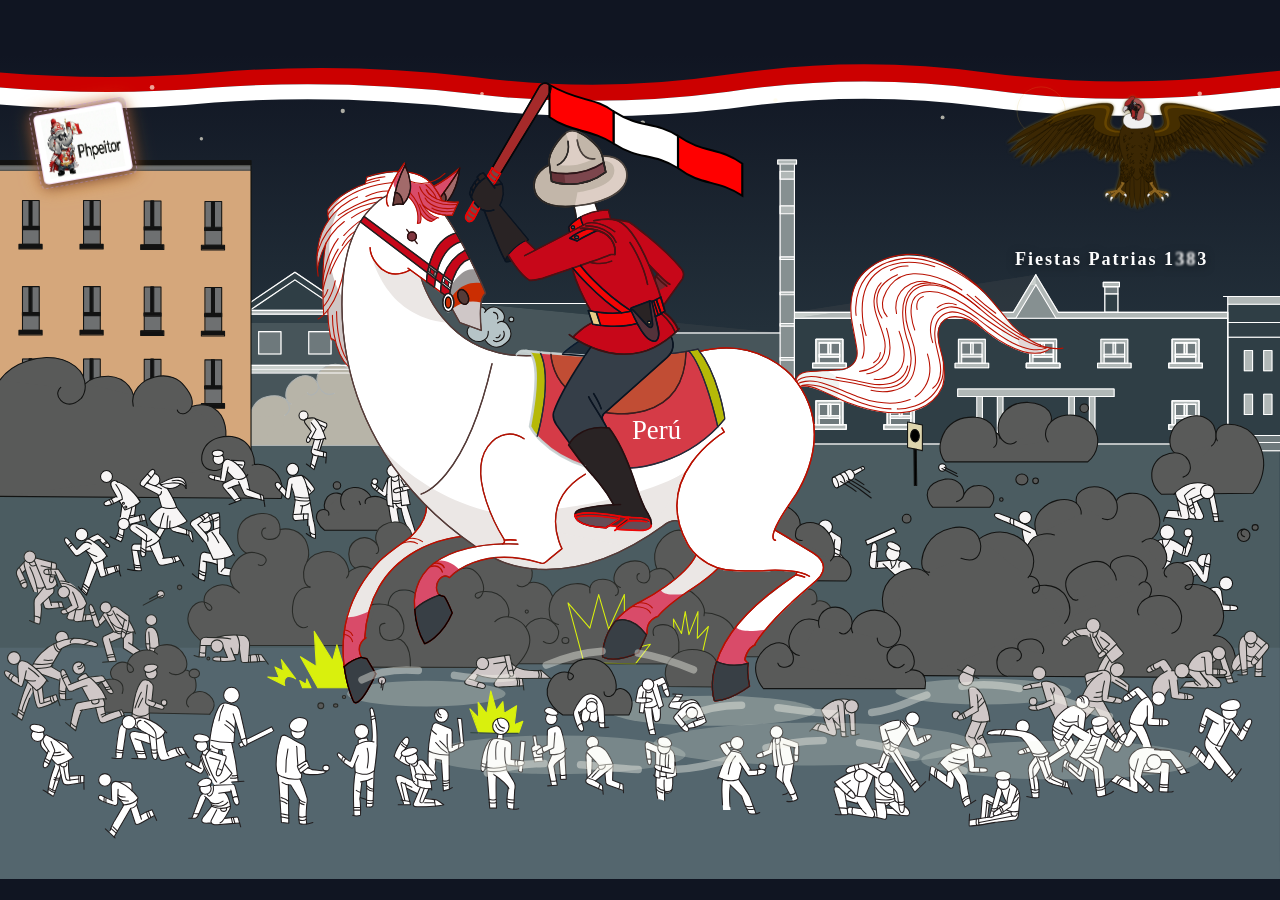
==== index.html @ 4534565a "feat sonido mp3 himno v2" ====
<!DOCTYPE html>
<html lang="es">
<head>
	<meta charSet="utf-8" />
	<meta name="viewport" content="width=device-width,minimum-scale=1,initial-scale=1" />
	<meta name="description" content="Fiestas Patrias Perú — Celebración de la Independencia." />
	<meta property="og:title" content="Fiestas Patrias Perú" />
	<meta property="og:description" content="Celebración de la Independencia del Perú" />
	<meta property="og:type" content="website" />
	<meta property="og:image" content="./resources/logo.png?v1.66" />
	<link href="./css/style.css?v1.66" rel="stylesheet" type="text/css" />
	<link rel="icon" href="data:image/svg+xml,<svg xmlns='http://www.w3.org/2000/svg' viewBox='0 0 100 100'><text y='.9em' font-size='75'>🎌</text></svg>" />
	<link rel="manifest" href="./manifest.json?v1.66" />
	<meta name="theme-color" content="#D91023" />
	<title>Fiestas Patrias Perú</title>
</head>
<body>
	<div class="logo" role="button" tabindex="0" aria-label="Abrir logo en pantalla completa">
	  <div class="box">
		<img src="./resources/logo.png" alt="Logo Fiestas Patrias Perú" width="456" height="60" />
	  </div>
	</div>

	<div id="fusion-app" aria-label="Escena interactiva de Fiestas Patrias" role="img">
		<div class="loading-indicator" aria-live="polite">Cargando...</div>
	</div>
	<script src="./js/script.js?v1.66"></script>
</body>
</html>
---- css/style.css ----
* {
	box-sizing: border-box;
}

html, body {
  overflow-x: hidden;
  min-height: 100%;
}

body {
  margin: 0;
  padding: 0;
  overflow-x: hidden; 
  overflow-y: auto;   
  background: #101522;
}

#patriotic-title {
	font-size: 17px;
	font-family: 'Cinzel', 'Trajan Pro', Georgia, serif;
	font-weight: 700;
	letter-spacing: 1.8px;
	fill: rgb(252, 252, 252);
	filter: drop-shadow(0 2px 4px rgba(0, 0, 0, 0.55));
}

.slot-digit {
	transition: filter 0.35s ease-out, opacity 0.35s ease-out;
	display: inline-block;
}
		
#main-art .cls-1 {
	fill: #4b5c61
}

#main-art .cls-2 {
	fill: #54666e
}

#main-art .cls-3 {
	fill: #404f55
}

#main-art #back-building .cls-4,
#main-art #back-building .cls-5,
#main-art #back-building .cls-8,
#main-art #back-building .cls-11,
#main-art #back-building .cls-14,
#main-art #back-building .cls-18 {
  fill: #253841;
}

#main-art #back-building .cls-6,
#main-art #back-building .cls-9,
#main-art #back-building .cls-12,
#main-art #back-building .cls-16 {
  fill: #748186;
}

#main-art #back-building .cls-7,
#main-art #back-building .cls-10,
#main-art #back-building .cls-13,
#main-art #back-building .cls-15,
#main-art #back-building .cls-17,
#main-art #back-building .cls-19 {
  fill: #c8d1d0;
}

#main-art #back-building .cls-20 {
  stroke: #d7dddd;
}

#main-art #back-building .back-cloud {
  fill: #595a59;
}

#main-art .cls-106,
#main-art .cls-107,
#main-art .cls-108,
#main-art .cls-109,
#main-art .cls-110,
#main-art .cls-111,
#main-art .cls-112,
#main-art .cls-113,
#main-art .cls-114,
#main-art .cls-115,
#main-art .cls-116,
#main-art .cls-117,
#main-art .cls-118,
#main-art .cls-119,
#main-art .cls-120,
#main-art .cls-121,
#main-art .cls-122,
#main-art .cls-123,
#main-art .cls-125,
#main-art .cls-126,
#main-art .cls-127,
#main-art .cls-128,
#main-art .cls-129,
#main-art .cls-130,
#main-art .cls-131,
#main-art .cls-133,
#main-art .cls-134,
#main-art .cls-135,
#main-art .cls-136,
#main-art .cls-137,
#main-art .cls-138,
#main-art .cls-139,
#main-art .cls-140,
#main-art .cls-141,
#main-art .cls-142,
#main-art .cls-143,
#main-art .cls-144,
#main-art .cls-20,
#main-art .cls-26,
#main-art .cls-30,
#main-art .cls-31,
#main-art .cls-38,
#main-art .cls-40,
#main-art .cls-48,
#main-art .cls-49,
#main-art .cls-52,
#main-art .cls-54,
#main-art .cls-56,
#main-art .cls-58,
#main-art .cls-60,
#main-art .cls-62,
#main-art .cls-63,
#main-art .cls-66,
#main-art .cls-67,
#main-art .cls-69 {
	fill: none
}

#main-art .cls-20 {
	stroke: #3f413e
}

#main-art .cls-106,
#main-art .cls-107,
#main-art .cls-108,
#main-art .cls-109,
#main-art .cls-110,
#main-art .cls-111,
#main-art .cls-112,
#main-art .cls-113,
#main-art .cls-114,
#main-art .cls-115,
#main-art .cls-116,
#main-art .cls-117,
#main-art .cls-118,
#main-art .cls-119,
#main-art .cls-120,
#main-art .cls-121,
#main-art .cls-122,
#main-art .cls-123,
#main-art .cls-124,
#main-art .cls-125,
#main-art .cls-126,
#main-art .cls-127,
#main-art .cls-128,
#main-art .cls-129,
#main-art .cls-130,
#main-art .cls-131,
#main-art .cls-133,
#main-art .cls-134,
#main-art .cls-135,
#main-art .cls-136,
#main-art .cls-137,
#main-art .cls-138,
#main-art .cls-139,
#main-art .cls-140,
#main-art .cls-141,
#main-art .cls-142,
#main-art .cls-143,
#main-art .cls-144,
#main-art .cls-20,
#main-art .cls-26,
#main-art .cls-30,
#main-art .cls-31,
#main-art .cls-38,
#main-art .cls-40,
#main-art .cls-42,
#main-art .cls-48,
#main-art .cls-49,
#main-art .cls-52,
#main-art .cls-55,
#main-art .cls-56,
#main-art .cls-58,
#main-art .cls-60,
#main-art .cls-62,
#main-art .cls-63,
#main-art .cls-65,
#main-art .cls-66,
#main-art .cls-67 {
	stroke-linecap: round;
	stroke-linejoin: round
}

#main-art .cls-21 {
	fill: #d0cbbd
}

#main-art .cls-22 {
	opacity: 0.2;
  fill: #d0cbbd;
  stroke: #d0cbbd
}

#main-art .cls-124,
#main-art .cls-64,
#main-art .cls-65 {
	fill: #fff
}

#main-art .cls-26 {
	stroke: #fff
}

#main-art .cls-132,
#main-art .cls-41,
#main-art .cls-53,
#main-art .cls-54,
#main-art .cls-59,
#main-art .cls-61,
#main-art .cls-69,
#main-art .cls-75 {
	stroke-miterlimit: 10
}

#main-art .cls-25 {
	opacity: 1
}

#main-art .cls-27 {
	fill: #ded5ae
}

#main-art .cls-28 {
	fill: #f5bb84
}

#main-art .cls-29 {
	fill: #747678
}

#main-art .cls-30 {
	stroke: #4e504c
}

#main-art .cls-31 {
	stroke: #121312
}

#main-art .cls-32 {
	opacity: 0.2
}

#main-art .cls-33 {
	fill: #595a59
}

#main-art .cls-34 {
	fill: #595a59
}

#main-art .cls-35 {
	fill: #595a59
}

#main-art .cls-36 {
	fill: #595a59
}

#main-art .cls-37 {
	fill: #595a59
}

#main-art .cls-38 {
	stroke: #121312;
  fill: #595a59
}

#main-art .cls-24 {
  stroke: #121312;
  fill: #595a59;
}

#main-art .cls-39,
#main-art .cls-41,
#main-art .cls-42 {
	fill: #f7f5f5
}

#main-art .cls-40,
#main-art .cls-41,
#main-art .cls-42 {
	stroke: #141414
}

#main-art .cls-43 {
	fill: #595a59
}

#main-art .cls-44 {
	fill: #595a59
}

#main-art .cls-45 {
	fill: #595a59
}

#main-art .cls-46 {
	fill: #595a59
}

#main-art .cls-47 {
	fill: #595a59
}

#main-art .cls-48 {
	stroke: #d9f00d
}

#main-art .cls-49 {
	stroke: #292b28
}

#main-art .cls-50 {
	fill: #d9f00d
}

#main-art .cls-51,
#main-art .cls-53,
#main-art .cls-55 {
	fill: #cfc7c7
}

#main-art .cls-52,
#main-art .cls-53,
#main-art .cls-54,
#main-art .cls-55 {
	stroke: #282b28
}

#main-art .cls-56 {
	stroke: #364b47
}

#main-art .cls-57,
#main-art .cls-61 {
	fill: #cec6c7
}

#main-art .cls-124,
#main-art .cls-125,
#main-art .cls-135,
#main-art .cls-58,
#main-art .cls-65 {
	stroke: #231f20
}

#main-art .cls-59 {
	fill: #585b59
}

#main-art .cls-59,
#main-art .cls-60 {
	stroke: #1c1c1c
}

#main-art .cls-61,
#main-art .cls-62 {
	stroke: #141414
}

#main-art .cls-63 {
	stroke: #575955
}

#main-art .cls-113,
#main-art .cls-131,
#main-art .cls-66 {
	stroke: #0a1421
}

#main-art .cls-125,
#main-art .cls-126,
#main-art .cls-128,
#main-art .cls-129,
#main-art .cls-138,
#main-art .cls-139,
#main-art .cls-141,
#main-art .cls-142,
#main-art .cls-143,
#main-art .cls-66,
#main-art .cls-67 {
	stroke-width: 1.5px
}

#main-art .cls-119,
#main-art .cls-67 {
	stroke: #0b1c30
}

#main-art .cls-132,
#main-art .cls-68 {
	fill: #cb2e02
}

#main-art .cls-106,
#main-art .cls-127,
#main-art .cls-69 {
	stroke: #543b38
}

#main-art .cls-70 {
	fill: #f0f4f2
}

#main-art .cls-71 {
	fill: #ebe7e5
}

#main-art .cls-72 {
	fill: #ddcec5
}

#main-art .cls-73 {
	fill: #d53b47
}

#main-art .cls-74 {
	fill: #c2b6a9
}

#main-art .cls-75,
#main-art .cls-76 {
	fill: #c70719
}

#main-art .cls-138,
#main-art .cls-75 {
	stroke: #3b1314
}

#main-art .cls-77 {
	fill: #73282f
}

#main-art .cls-78 {
	fill: #f20505
}

#main-art .cls-79 {
	fill: #595a59
}

#main-art .cls-80 {
	fill: #292324
}

#main-art .cls-81 {
	fill: #495362
}

#main-art .cls-82 {
	fill: #744745
}

#main-art .cls-83 {
	fill: #212e3a
}

#main-art .cls-84 {
	fill: #353e48
}

#main-art .cls-85 {
	fill: #ebce86
}

#main-art .cls-86 {
	fill: #292324
}

#main-art .cls-87 {
	fill: #54323a
}

#main-art .cls-88 {
	fill: #664c56
}

#main-art .cls-89 {
	fill: #4f2f35
}

#main-art .cls-90 {
	fill: #c14d34
}

#main-art .cls-91 {
	fill: #7c464d
}

#main-art .cls-92 {
	fill: #b6b907
}

#main-art .cls-93 {
	fill: #393d51
}

#main-art .cls-94 {
	fill: #999696
}

#main-art .cls-95 {
	fill: #553b38
}

#main-art .cls-96 {
	fill: #80363f
}

#main-art .cls-97 {
	fill: #a26a6a
}

#main-art .cls-98 {
	fill: #6f3f3d
}

#main-art .cls-99 {
	fill: #c70719
}

#main-art .cls-100 {
	fill: #d94b69
}

#main-art .cls-101 {
	fill: #cfc7c6
}

#main-art .cls-102 {
	fill: #383f45
}

#main-art .cls-103 {
	fill: #e2d7d7
}

#main-art .cls-104 {
	fill: #673339
}

#main-art .cls-105 {
	fill: #11181f
}

#main-art .cls-107,
#main-art .cls-128 {
	stroke: #050709
}

#main-art .cls-108,
#main-art .cls-129,
#main-art .cls-140 {
	stroke: #ed0505
}

#main-art .cls-109,
#main-art .cls-116 {
	stroke: #b81000
}

#main-art .cls-110 {
	stroke: #b81000
}

#main-art .cls-111 {
	stroke: #161211
}

#main-art .cls-112,
#main-art .cls-126,
#main-art .cls-130 {
	stroke: #4d1114
}

#main-art .cls-114,
#main-art .cls-133 {
	stroke: #210f0f
}

#main-art .cls-115,
#main-art .cls-134 {
	stroke: #2e1010
}

#main-art .cls-116,
#main-art .cls-124,
#main-art .cls-127,
#main-art .cls-130,
#main-art .cls-131,
#main-art .cls-132,
#main-art .cls-133,
#main-art .cls-134,
#main-art .cls-135,
#main-art .cls-136,
#main-art .cls-137,
#main-art .cls-140,
#main-art .cls-144 {
	stroke-width: 1.25px
}

#main-art .cls-117,
#main-art .cls-136 {
	stroke: #272939
}

#main-art .cls-118,
#main-art .cls-137 {
	stroke: #3b1c1e
}

#main-art .cls-120,
#main-art .cls-141 {
	stroke: #49413c
}

#main-art .cls-121,
#main-art .cls-142 {
	stroke: #2d1619
}

#main-art .cls-122,
#main-art .cls-143 {
	stroke: #292624
}

#main-art .cls-123,
#main-art .cls-132,
#main-art .cls-144 {
	stroke: #000
}

#main-art .cls-139 {
	stroke: #221011
}

#fusion-app {
  max-width: 100%;
  width: 100%;
  min-height: 100dvh;
  padding: 0; 
  box-sizing: border-box;
  display: flex;
  justify-content: center;
  align-items: flex-start;
  overflow-x: hidden;
}

.loading-indicator {
  position: fixed;
  top: 50%;
  left: 50%;
  transform: translate(-50%, -50%);
  color: #fffbe6;
  font-family: 'Cinzel', 'Trajan Pro', Georgia, serif;
  font-size: 16px;
  letter-spacing: 2px;
  opacity: 0.7;
  z-index: 1000;
  pointer-events: none;
  animation: loadingPulse 1.2s ease-in-out infinite alternate;
}

#fusion-app.loaded .loading-indicator {
  opacity: 0;
  transition: opacity 0.4s ease;
  pointer-events: none;
}

@keyframes loadingPulse {
  from { opacity: 0.35; }
  to { opacity: 0.9; }
}

.l-ghost,
.l-interactive,
.gi,
.gi-header,
.gi-art__top {
  width: 100%;
}

#main-art {
  display: block;
  width: 100%;
  min-height: 100dvh;
  max-height: 100dvh;
  background: #101522;
}

.sky-fill {
  fill: url(#patriotic-sky);
}

.sky-star {
  fill: #fffbe6;
  opacity: 0.65;
  animation: starTwinkle 2.8s ease-in-out infinite alternate;
}

.sky-star--two {
  animation-delay: 0.3s;
}

.sky-star--three {
  animation-delay: 0.6s;
}

.sky-star--four {
  animation-delay: 1s;
}

.sky-star--five {
  animation-delay: 1.3s;
}

.sky-star--six {
  animation-delay: 0.5s;
}

.sky-star--seven {
  animation-delay: 0.9s;
}

.sky-star--eight {
  animation-delay: 1.6s;
}

.sky-star--nine {
  animation-delay: 1.9s;
}

.sky-star--ten {
  animation-delay: 2.2s;
}

.sky-star--eleven {
  animation-delay: 0.15s;
}

.sky-star--twelve {
  animation-delay: 2.5s;
}

.star-glow {
  fill: url(#star-glow);
  opacity: 0;
  animation: glowPulse 3s ease-in-out infinite alternate;
  pointer-events: none;
}

@keyframes glowPulse {
  from { opacity: 0.08; transform: scale(0.85); }
  to { opacity: 0.35; transform: scale(1.15); }
}

.sparkle {
  opacity: 0;
  transform-box: fill-box;
  transform-origin: center;
  animation: sparkleFloat 4s ease-in-out infinite;
}

.sparkle--two {
  animation-delay: 2s;
}

.sparkle-dot {
  fill: #ffeb99;
}

@keyframes sparkleFloat {
  0% { opacity: 0; transform: translateY(0) scale(0.3); }
  15% { opacity: 0.9; transform: translateY(-4px) scale(1.1); }
  30% { opacity: 0.6; transform: translateY(-8px) scale(0.9); }
  50% { opacity: 0; transform: translateY(-14px) scale(0.4); }
  100% { opacity: 0; transform: translateY(-20px) scale(0.2); }
}

.firework {
  opacity: 0;
  transform-box: fill-box;
  transform-origin: center;
  animation: fireworkPop 4.6s ease-out infinite;
}

.firework--two {
  animation-delay: 1.05s;
}

.firework--three {
  animation-delay: 2.1s;
}

.firework--four {
  animation-delay: 3.15s;
}

.firework line {
  stroke: #fff7d6;
  stroke-width: 3.8;
  stroke-linecap: round;
}

.firework .firework-core {
  fill: #ff2c22;
}

.firework-alt {
  opacity: 0;
  transform-box: fill-box;
  transform-origin: center;
  animation: fireworkPopAlt 5.2s ease-out infinite;
}

.firework-alt--two {
  animation-delay: 1.3s;
}

.firework-alt--three {
  animation-delay: 2.6s;
}

.firework-alt--four {
  animation-delay: 3.9s;
}

.firework-alt--five {
  animation-delay: 0.65s;
}

.firework-alt line {
  stroke: #f7e05e;
  stroke-width: 4;
  stroke-linecap: round;
}

.firework-alt--two line {
  stroke: #ff4545;
}

.firework-alt--three line {
  stroke: #ffffff;
}

.firework-alt--four line {
  stroke: #ffd700;
}

.firework-alt--five line {
  stroke: #ff6b35;
}

.firework-core--gold {
  fill: #ffd700;
}

.firework-core--red {
  fill: #ff2020;
}

.firework-core--white {
  fill: #ffffff;
}

@keyframes fireworkPopAlt {
  0% { opacity: 0; transform: scale(0.1) rotate(0deg); }
  8% { opacity: 1; transform: scale(1.1) rotate(12deg); }
  25% { opacity: 0.85; transform: scale(1.3) rotate(20deg); }
  45% { opacity: 0; transform: scale(1.5) rotate(28deg); }
  100% { opacity: 0; transform: scale(1.5) rotate(28deg); }
}

.cannon-smoke {
  fill: rgba(32, 34, 32, 0.65);
  transform-box: fill-box;
  transform-origin: center;
  animation: smokeDrift 5.8s ease-in-out infinite alternate;
}

.cannon-smoke--right {
  animation-delay: 1.4s;
}

.haze {
  fill: rgba(235, 238, 226, 0.3);
  transform-box: fill-box;
  transform-origin: center;
  animation: groundHaze 5.5s ease-in-out infinite alternate;
  filter: blur(0.5px);
}

.haze--two {
  animation-delay: 1.1s;
}

.haze--three {
  animation-delay: 2s;
}

.haze--front-one,
.haze--front-two,
.haze--front-three {
  fill: rgba(238, 241, 230, 0.24);
}

.haze--front-two {
  animation-delay: 0.8s;
}

.haze--front-three {
  animation-delay: 1.6s;
}

.haze-wisp {
  fill: none;
  stroke: rgba(245, 246, 236, 0.42);
  stroke-width: 7;
  stroke-linecap: round;
  stroke-dasharray: 54 34;
  transform-box: fill-box;
  transform-origin: center;
  animation: hazeWisp 4.8s ease-in-out infinite alternate;
  filter: blur(0.3px);
}

.haze-wisp--two {
  animation-delay: 0.9s;
}

.haze-wisp--three {
  animation-delay: 1.8s;
}

#held-flag path {
  transform-box: fill-box;
  transform-origin: left center;
  animation: heldFlagWave 1.45s ease-in-out infinite alternate;
}

#held-flag path:nth-child(2) {
  animation-delay: 0.12s;
}

#held-flag path:nth-child(3) {
  animation-delay: 0.24s;
}

#mouth-smoke {
  transform-box: fill-box;
  transform-origin: center;
  animation: mouthSmokeDrift 1.8s ease-in-out infinite alternate;
}

#mouth-smoke .cls-93 {
  fill: #c8d2d2;
  opacity: 0.95;
}

.mouth-smoke-line {
  animation: mouthSmokeLine 1.8s ease-in-out infinite alternate;
  transform-box: fill-box;
  transform-origin: 0 0;
  stroke: #c8d2d2 !important;
  stroke-width: 2.4px;
  opacity: 0.9;
}

.mouth-smoke-puff {
  fill: #d7e4e6 !important;
  opacity: 0.78;
  transform-box: fill-box;
  transform-origin: center;
  animation: mouthSmokePuff 2.4s ease-in-out infinite alternate;
}

.mouth-smoke-puff--dot {
  animation-delay: 0.35s;
}

#horse-mane {
  transform-box: fill-box;
  transform-origin: 82% 18%;
}

@keyframes starTwinkle {
  from { opacity: 0.25; }
  to { opacity: 0.95; }
}

@keyframes fireworkPop {
  0% { opacity: 0; transform: scale(0.12) rotate(0deg); }
  10% { opacity: 1; transform: scale(1.08) rotate(14deg); }
  28% { opacity: 0.8; transform: scale(1.28) rotate(22deg); }
  48% { opacity: 0; transform: scale(1.48) rotate(30deg); }
  100% { opacity: 0; transform: scale(1.48) rotate(30deg); }
}

@keyframes smokeDrift {
  from { opacity: 0.5; transform: translateX(-8px) scale(0.96); }
  to { opacity: 0.78; transform: translateX(14px) scale(1.06); }
}

@keyframes groundHaze {
  from { opacity: 0.18; transform: translateX(-18px) scaleX(0.9); }
  to { opacity: 0.38; transform: translateX(24px) scaleX(1.14); }
}

@keyframes heldFlagWave {
  from { transform: skewY(-0.8deg) translateY(-1px); }
  to { transform: skewY(3deg) translateY(1.5px); }
}

@keyframes mouthSmokeDrift {
  from { opacity: 0.55; transform: translate(-3px, 2px) scale(0.9); }
  to { opacity: 1; transform: translate(10px, -7px) scale(1.28); }
}

@keyframes mouthSmokeLine {
  from { transform: translate(-3px, 2px) scale(0.96); opacity: 0.42; }
  to { transform: translate(12px, -7px) scale(1.08); opacity: 0.95; }
}

@keyframes mouthSmokePuff {
  from { transform: translate(-2px, 2px) scale(0.9); opacity: 0.42; }
  to { transform: translate(10px, -8px) scale(1.14); opacity: 0.88; }
}

#horse-tail {
  transform-box: fill-box;
  transform-origin: 2% 58%;
  animation: tailSway 1.45s ease-in-out infinite alternate;
}

@keyframes hazeWisp {
  from { opacity: 0.22; stroke-dashoffset: 36; transform: translateX(-20px); }
  to { opacity: 0.58; stroke-dashoffset: -28; transform: translateX(28px); }
}

@keyframes tailSway {
  from { transform: rotate(-1.4deg) translate(-2px, -1px); }
  to { transform: rotate(2.2deg) translate(3px, 1px); }
}

#fg-crowd {
  animation: crowdSway 2.8s ease-in-out infinite alternate;
}

#mg-back-characters,
#mg-front-characters,
#bg-crowd {
  animation: crowdSwayBack 2.8s ease-in-out infinite alternate;
}

#horse-mountie {
  transform-box: fill-box;
  transform-origin: 60% 100%;
  animation: horseRock 2.8s ease-in-out infinite alternate;
}

@keyframes crowdSway {
  from { transform: translateX(0); }
  to { transform: translateX(-10px); }
}

@keyframes crowdSwayBack {
  from { transform: translateX(0); }
  to { transform: translateX(10px); }
}

@keyframes horseRock {
  0% { transform: rotate(0deg); }
  35% { transform: rotate(5deg); }
  70% { transform: rotate(-2deg); }
  100% { transform: rotate(6deg); }
}

.logo{
  position: absolute;
  top: 12%;
  left: 3%;
  transform: rotate(-10deg);
  z-index: 100;
  width: 90px;
  filter: drop-shadow(0 0 8px rgba(249, 143, 22, 0.65));
  cursor: pointer;
}

.logo:before {
  content: "";
  display: block;
  background: rgba(53, 51, 51, 0.12);
  position: absolute;
  top: -4px;
  bottom: -4px;
  left: -4px;
  right: -4px;
  border: 1px dashed rgba(227, 186, 232, 0.6);
  border-radius: 6px;
  z-index: 0;
}

.box {
  background: #fff;
  border-radius: 5px;
  padding: 4px 6px;
  border: 1px solid rgba(227, 186, 232, 0.5);
  box-shadow:
    0 3px 14px rgba(0, 0, 0, 0.5),
    0 0 14px rgba(180, 100, 210, 0.35);
  position: relative;
  z-index: 1;
  transition: transform 0.4s;
}
.box img {
  width: 100%;
  display: block;
}
.box:hover {
    transform: translate(3px, 3px) scale(1.02);
}

.logo-lightbox {
    position: fixed;
    inset: 0;
    display: grid;
    place-items: center;
    background: rgba(6, 12, 30, 0.75);
    backdrop-filter: blur(4px);
    opacity: 0;
    pointer-events: none;
    transition: opacity 0.28s ease;
    z-index: 1200;
}

.logo-lightbox--open {
    opacity: 1;
    pointer-events: auto;
}

.logo-lightbox__img {
    width: min(78vw, 560px);
    max-height: 80vh;
    object-fit: contain;
    border-radius: 16px;
    border: 1px solid rgba(255, 255, 255, 0.35);
    box-shadow: 0 24px 60px rgba(0, 0, 0, 0.6), 0 0 26px rgba(255, 179, 107, 0.35);
    transform: translate(var(--lbx), var(--lby)) scale(0.28) rotate(-12deg);
    transition: transform 0.42s cubic-bezier(0.19, 1, 0.22, 1);
}

.logo-lightbox--open .logo-lightbox__img {
    transform: translate(0, 0) scale(1) rotate(0deg);
}

.logo-lightbox--closing .logo-lightbox__img {
    transform: translate(var(--lbx), var(--lby)) scale(0.28) rotate(-12deg);
}

.logo-lightbox__close {
    position: fixed;
    top: 18px;
    right: 24px;
    width: 44px;
    height: 44px;
    border: 0;
    border-radius: 999px;
    background: rgba(255, 255, 255, 0.16);
    color: #ffffff;
    font-size: 34px;
    line-height: 1;
    cursor: pointer;
}

.logo-lightbox__close:hover {
    background: rgba(255, 255, 255, 0.3);
}

.ribbon-red {
  fill: #cc0000;
}

.ribbon-white {
  fill: #ffffff;
}

#andean-condor {
  filter: drop-shadow(0 0 6px rgba(212, 175, 55, 0.5)) drop-shadow(0 2px 4px rgba(0,0,0,0.4));
  animation: condorSoar 8s ease-in-out infinite alternate;
  pointer-events: none;
}

#condor-halo {
  stroke: rgba(212, 175, 55, 0.3);
  stroke-width: 2;
  filter: drop-shadow(0 0 10px rgba(212, 175, 55, 0.4)) drop-shadow(0 0 30px rgba(212, 175, 55, 0.15));
  animation: haloPulse 3s ease-in-out infinite alternate;
}

@keyframes haloPulse {
  0% { stroke-opacity: 0.2; stroke-width: 1.5; filter: drop-shadow(0 0 6px rgba(212, 175, 55, 0.2)) drop-shadow(0 0 20px rgba(212, 175, 55, 0.08)); }
  100% { stroke-opacity: 0.6; stroke-width: 2.5; filter: drop-shadow(0 0 14px rgba(212, 175, 55, 0.5)) drop-shadow(0 0 40px rgba(212, 175, 55, 0.2)); }
}

#musical-notes {
  cursor: pointer;
  opacity: 0;
  pointer-events: none;
  transition: opacity 0.4s;
}

#musical-notes.is-playing {
  opacity: 1;
  pointer-events: auto;
}

#musical-notes .note {
  transform-origin: center;
  animation: noteBubble 0.6s ease-in-out infinite;
}

#musical-notes .note--one {
  animation-delay: 0s;
}

#musical-notes .note--two {
  animation-delay: 0.2s;
}

#musical-notes .note--three {
  animation-delay: 0.4s;
}

#musical-notes ellipse,
#musical-notes line,
#musical-notes path {
  fill: none;
  stroke: #ffd700;
  stroke-width: 1.8;
  stroke-linecap: round;
  stroke-linejoin: round;
}

#musical-notes ellipse {
  fill: #ffd700;
}

#musical-notes path {
  fill: #ffd700;
}
@keyframes condorSoar {
  0% { transform: translate(0, 0) rotate(-1deg); }
  30% { transform: translate(15px, -8px) rotate(0.5deg); }
  60% { transform: translate(-10px, -4px) rotate(-0.5deg); }
  100% { transform: translate(8px, -12px) rotate(1deg); }
}

@media (prefers-reduced-motion: reduce) {
  .sky-star, .star-glow, .firework, .firework-alt, .sparkle,
  .cannon-smoke, .haze, .haze-wisp,
  #held-flag path, #horse-tail, #horse-mane,
  #mouth-smoke, .mouth-smoke-line, .mouth-smoke-puff,
  #andean-condor, #condor-halo, #musical-notes .note {
    animation: none !important;
  }
  
  #fg-crowd, #mg-back-characters, #mg-front-characters, #bg-crowd, #horse-mountie {
    animation: none !important;
  }
}

/* small phones */
@media (max-width: 480px) {
  .logo {
    width: 65px;
    top: 8px;
    left: 8px;
  }

  .box {
    padding: 3px 4px;
    border-radius: 3px;
  }

  .logo:before {
    top: -3px;
    bottom: -3px;
    left: -3px;
    right: -3px;
  }

  #patriotic-title {
    font-size: 11px;
    letter-spacing: 1px;
  }

  #fusion-app {
    min-height: 100dvh;
  }

  #main-art {
    min-height: 100dvh;
    max-height: 100dvh;
  }

  .logo-lightbox__img {
    width: min(90vw, 360px);
  }

  .logo-lightbox__close {
    top: 10px;
    right: 12px;
    width: 36px;
    height: 36px;
    font-size: 26px;
  }
}

/* phones landscape + small tablets */
@media (min-width: 481px) and (max-width: 768px) {
  .logo {
    width: 105px;
    top: 10px;
    left: 10px;
  }

  .box {
    padding: 3px 5px;
  }

  #patriotic-title {
    font-size: 12px;
    letter-spacing: 1.2px;
  }

  #main-art {
    min-height: 100dvh;
    max-height: 100dvh;
  }
}

/* tablets */
@media (min-width: 769px) and (max-width: 1024px) {
  .logo {
    width: 80px;
    top: 5%;
    left: 3%;
  }

  #patriotic-title {
    font-size: 15px;
  }
}

@keyframes noteBubble {
  0% { transform: translateY(0) scale(1) rotate(-5deg); opacity: 1; }
  25% { transform: translateY(-6px) scale(1.15) rotate(3deg); opacity: 1; }
  50% { transform: translateY(-2px) scale(1.05) rotate(-2deg); opacity: 1; }
  75% { transform: translateY(-8px) scale(1.1) rotate(4deg); opacity: 1; }
  100% { transform: translateY(0) scale(1) rotate(-5deg); opacity: 1; }
}

/* large screens */
@media (min-width: 1400px) {
  .logo {
    width: 100px;
  }

  #patriotic-title {
    font-size: 20px;
    letter-spacing: 2.4px;
  }
}

/* very large screens */
@media (min-width: 1800px) {
  .logo {
    width: 120px;
  }

  #patriotic-title {
    font-size: 24px;
    letter-spacing: 3px;
  }
}
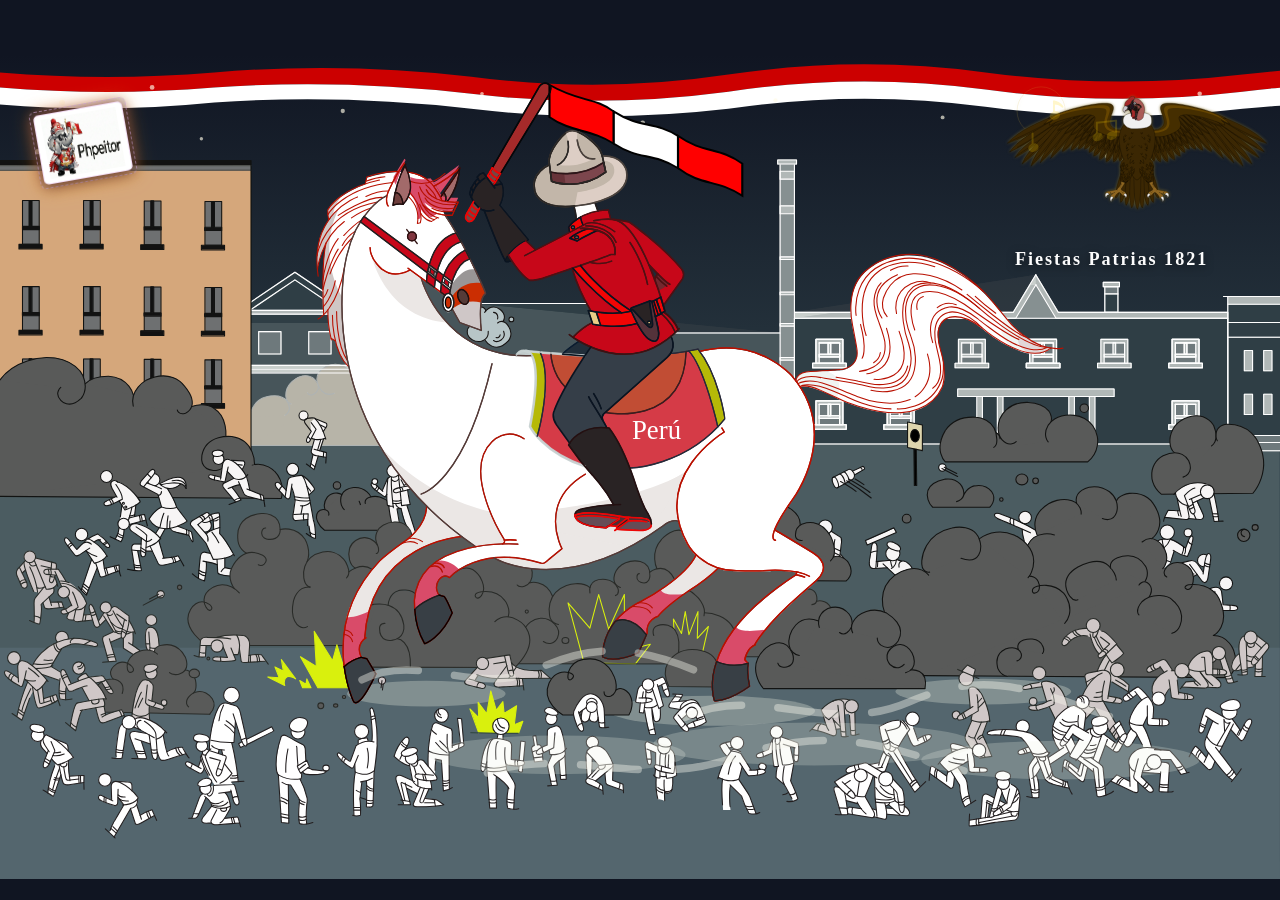
==== commit 81ca177b: "feat sonido mp3 himno v3" ====
--- a/index.html
+++ b/index.html
@@ -7,10 +7,10 @@
 	<meta property="og:title" content="Fiestas Patrias Perú" />
 	<meta property="og:description" content="Celebración de la Independencia del Perú" />
 	<meta property="og:type" content="website" />
-	<meta property="og:image" content="./resources/logo.png?v1.66" />
-	<link href="./css/style.css?v1.66" rel="stylesheet" type="text/css" />
+	<meta property="og:image" content="./resources/logo.png?v1.67" />
+	<link href="./css/style.css?v1.67" rel="stylesheet" type="text/css" />
 	<link rel="icon" href="data:image/svg+xml,<svg xmlns='http://www.w3.org/2000/svg' viewBox='0 0 100 100'><text y='.9em' font-size='75'>🎌</text></svg>" />
-	<link rel="manifest" href="./manifest.json?v1.66" />
+	<link rel="manifest" href="./manifest.json?v1.67" />
 	<meta name="theme-color" content="#D91023" />
 	<title>Fiestas Patrias Perú</title>
 </head>
@@ -24,6 +24,6 @@
 	<div id="fusion-app" aria-label="Escena interactiva de Fiestas Patrias" role="img">
 		<div class="loading-indicator" aria-live="polite">Cargando...</div>
 	</div>
-	<script src="./js/script.js?v1.66"></script>
+	<script src="./js/script.js?v1.67"></script>
 </body>
 </html>
--- a/css/style.css
+++ b/css/style.css
@@ -1221,14 +1221,12 @@
 
 #musical-notes {
   cursor: pointer;
-  opacity: 0;
-  pointer-events: none;
+  opacity: 0.2;
   transition: opacity 0.4s;
 }
 
 #musical-notes.is-playing {
   opacity: 1;
-  pointer-events: auto;
 }
 
 #musical-notes .note {
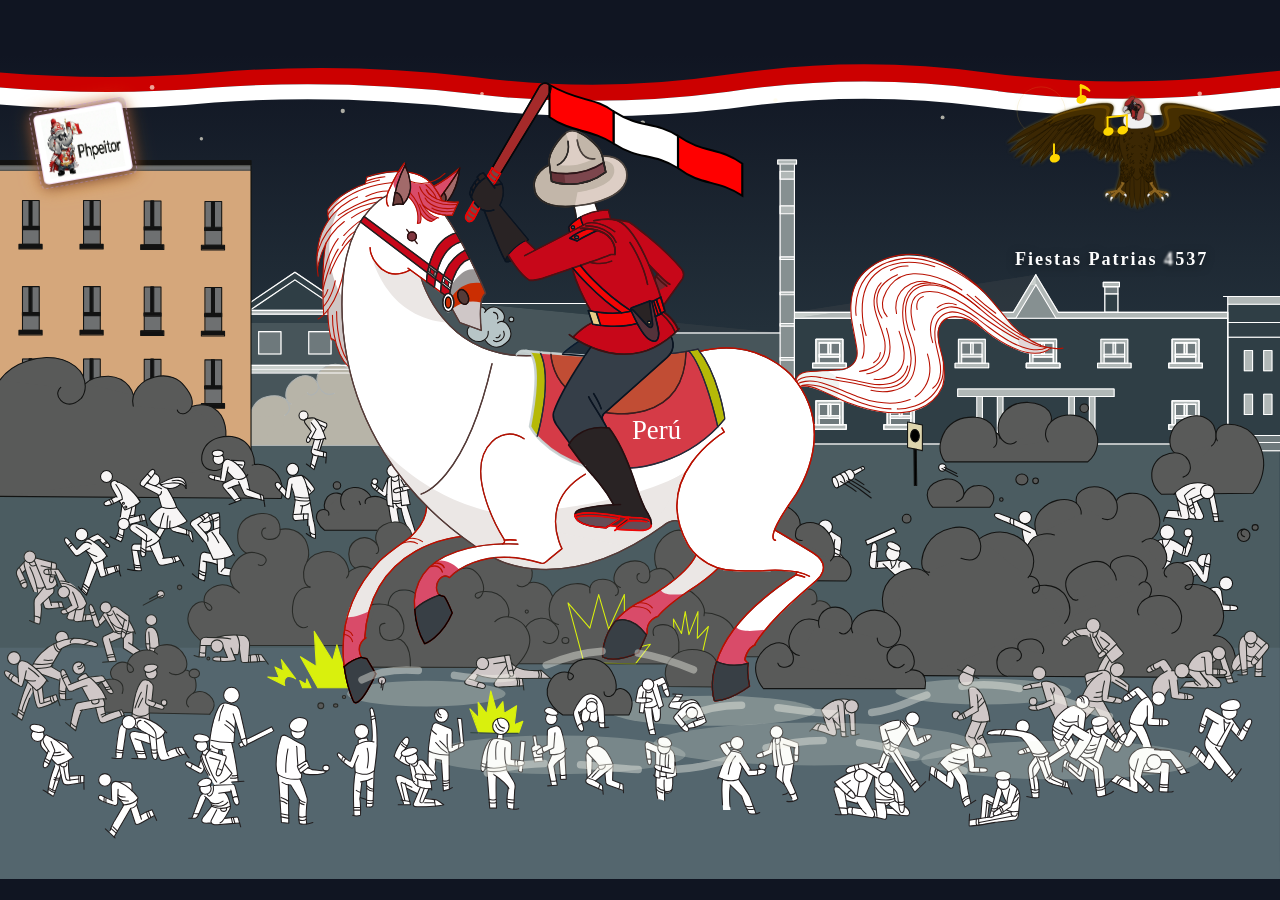
==== commit 1014bbd0: "feat sonido mp3 himno v4" ====
--- a/index.html
+++ b/index.html
@@ -7,10 +7,10 @@
 	<meta property="og:title" content="Fiestas Patrias Perú" />
 	<meta property="og:description" content="Celebración de la Independencia del Perú" />
 	<meta property="og:type" content="website" />
-	<meta property="og:image" content="./resources/logo.png?v1.67" />
-	<link href="./css/style.css?v1.67" rel="stylesheet" type="text/css" />
+	<meta property="og:image" content="./resources/logo.png?v1.69" />
+	<link href="./css/style.css?v1.69" rel="stylesheet" type="text/css" />
 	<link rel="icon" href="data:image/svg+xml,<svg xmlns='http://www.w3.org/2000/svg' viewBox='0 0 100 100'><text y='.9em' font-size='75'>🎌</text></svg>" />
-	<link rel="manifest" href="./manifest.json?v1.67" />
+	<link rel="manifest" href="./manifest.json?v1.69" />
 	<meta name="theme-color" content="#D91023" />
 	<title>Fiestas Patrias Perú</title>
 </head>
@@ -24,6 +24,6 @@
 	<div id="fusion-app" aria-label="Escena interactiva de Fiestas Patrias" role="img">
 		<div class="loading-indicator" aria-live="polite">Cargando...</div>
 	</div>
-	<script src="./js/script.js?v1.67"></script>
+	<script src="./js/script.js?v1.69"></script>
 </body>
 </html>
--- a/css/style.css
+++ b/css/style.css
@@ -1221,29 +1221,40 @@
 
 #musical-notes {
   cursor: pointer;
-  opacity: 0.2;
-  transition: opacity 0.4s;
-}
-
-#musical-notes.is-playing {
-  opacity: 1;
-}
-
-#musical-notes .note {
+  transition: opacity 0.6s;
+}
+
+#musical-notes .note-body {
   transform-origin: center;
-  animation: noteBubble 0.6s ease-in-out infinite;
-}
-
-#musical-notes .note--one {
+  animation: noteFloat 3.5s ease-in-out infinite;
+}
+
+#musical-notes .note--one .note-body {
   animation-delay: 0s;
 }
 
-#musical-notes .note--two {
-  animation-delay: 0.2s;
-}
-
-#musical-notes .note--three {
-  animation-delay: 0.4s;
+#musical-notes .note--two .note-body {
+  animation-delay: 1s;
+}
+
+#musical-notes .note--three .note-body {
+  animation-delay: 2s;
+}
+
+#musical-notes.is-playing .note-body {
+  animation: noteMelody 4s ease-in-out infinite;
+}
+
+#musical-notes.is-playing .note--one .note-body {
+  animation-delay: 0s;
+}
+
+#musical-notes.is-playing .note--two .note-body {
+  animation-delay: 0.6s;
+}
+
+#musical-notes.is-playing .note--three .note-body {
+  animation-delay: 1.2s;
 }
 
 #musical-notes ellipse,
@@ -1275,7 +1286,7 @@
   .cannon-smoke, .haze, .haze-wisp,
   #held-flag path, #horse-tail, #horse-mane,
   #mouth-smoke, .mouth-smoke-line, .mouth-smoke-puff,
-  #andean-condor, #condor-halo, #musical-notes .note {
+  #andean-condor, #condor-halo, #musical-notes .note-body {
     animation: none !important;
   }
   
@@ -1367,12 +1378,19 @@
   }
 }
 
-@keyframes noteBubble {
-  0% { transform: translateY(0) scale(1) rotate(-5deg); opacity: 1; }
-  25% { transform: translateY(-6px) scale(1.15) rotate(3deg); opacity: 1; }
-  50% { transform: translateY(-2px) scale(1.05) rotate(-2deg); opacity: 1; }
-  75% { transform: translateY(-8px) scale(1.1) rotate(4deg); opacity: 1; }
-  100% { transform: translateY(0) scale(1) rotate(-5deg); opacity: 1; }
+@keyframes noteFloat {
+  0% { transform: translateY(0) rotate(0deg); }
+  50% { transform: translateY(-5px) rotate(3deg); }
+  100% { transform: translateY(0) rotate(0deg); }
+}
+
+@keyframes noteMelody {
+  0% { transform: translateY(0) translateX(0) rotate(0deg) scale(1); opacity: 1; }
+  20% { transform: translateY(-10px) translateX(6px) rotate(6deg) scale(1.12); opacity: 0.95; }
+  40% { transform: translateY(-20px) translateX(-4px) rotate(-4deg) scale(1.08); opacity: 0.85; }
+  60% { transform: translateY(-30px) translateX(8px) rotate(5deg) scale(1.15); opacity: 0.75; }
+  80% { transform: translateY(-40px) translateX(-2px) rotate(-2deg) scale(1.05); opacity: 0.65; }
+  100% { transform: translateY(-50px) translateX(0) rotate(0deg) scale(1); opacity: 0.5; }
 }
 
 /* large screens */
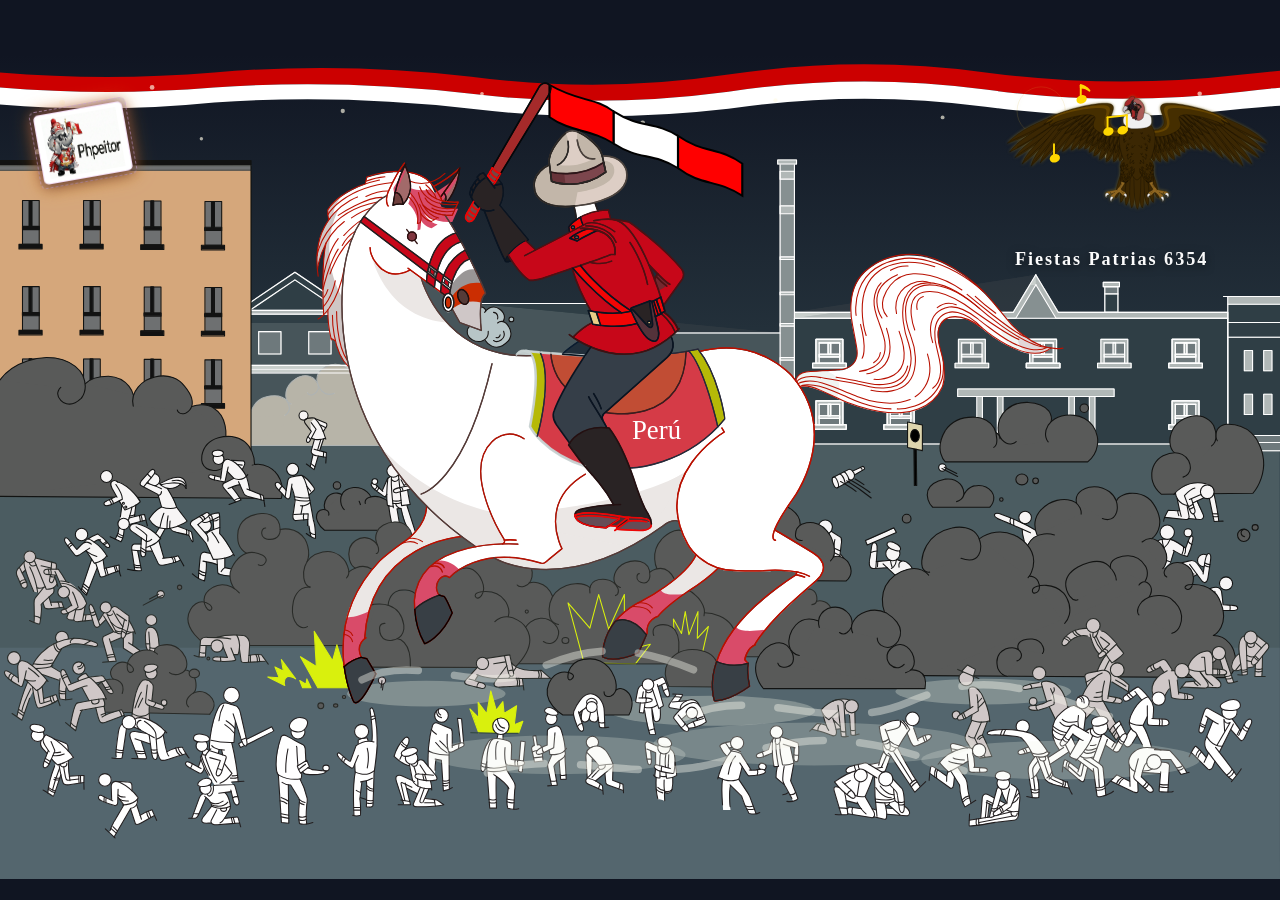
==== commit d0bfcceb: "feat sonido mp3 himno v5" ====
--- a/index.html
+++ b/index.html
@@ -7,10 +7,10 @@
 	<meta property="og:title" content="Fiestas Patrias Perú" />
 	<meta property="og:description" content="Celebración de la Independencia del Perú" />
 	<meta property="og:type" content="website" />
-	<meta property="og:image" content="./resources/logo.png?v1.69" />
-	<link href="./css/style.css?v1.69" rel="stylesheet" type="text/css" />
+	<meta property="og:image" content="./resources/logo.png?v1.71" />
+	<link href="./css/style.css?v1.71" rel="stylesheet" type="text/css" />
 	<link rel="icon" href="data:image/svg+xml,<svg xmlns='http://www.w3.org/2000/svg' viewBox='0 0 100 100'><text y='.9em' font-size='75'>🎌</text></svg>" />
-	<link rel="manifest" href="./manifest.json?v1.69" />
+	<link rel="manifest" href="./manifest.json?v1.71" />
 	<meta name="theme-color" content="#D91023" />
 	<title>Fiestas Patrias Perú</title>
 </head>
@@ -24,6 +24,6 @@
 	<div id="fusion-app" aria-label="Escena interactiva de Fiestas Patrias" role="img">
 		<div class="loading-indicator" aria-live="polite">Cargando...</div>
 	</div>
-	<script src="./js/script.js?v1.69"></script>
+	<script src="./js/script.js?v1.71"></script>
 </body>
 </html>
--- a/css/style.css
+++ b/css/style.css
@@ -1224,9 +1224,13 @@
   transition: opacity 0.6s;
 }
 
+#musical-notes .notes-hitarea {
+  cursor: pointer;
+}
+
 #musical-notes .note-body {
   transform-origin: center;
-  animation: noteFloat 3.5s ease-in-out infinite;
+  animation: noteFloat 6s ease-in-out infinite;
 }
 
 #musical-notes .note--one .note-body {
@@ -1234,15 +1238,15 @@
 }
 
 #musical-notes .note--two .note-body {
-  animation-delay: 1s;
+  animation-delay: 2s;
 }
 
 #musical-notes .note--three .note-body {
-  animation-delay: 2s;
+  animation-delay: 4s;
 }
 
 #musical-notes.is-playing .note-body {
-  animation: noteMelody 4s ease-in-out infinite;
+  animation: noteMelody 8s ease-in-out infinite;
 }
 
 #musical-notes.is-playing .note--one .note-body {
@@ -1250,11 +1254,11 @@
 }
 
 #musical-notes.is-playing .note--two .note-body {
-  animation-delay: 0.6s;
+  animation-delay: 1s;
 }
 
 #musical-notes.is-playing .note--three .note-body {
-  animation-delay: 1.2s;
+  animation-delay: 2s;
 }
 
 #musical-notes ellipse,
@@ -1274,6 +1278,8 @@
 #musical-notes path {
   fill: #ffd700;
 }
+
+
 @keyframes condorSoar {
   0% { transform: translate(0, 0) rotate(-1deg); }
   30% { transform: translate(15px, -8px) rotate(0.5deg); }
@@ -1380,17 +1386,16 @@
 
 @keyframes noteFloat {
   0% { transform: translateY(0) rotate(0deg); }
-  50% { transform: translateY(-5px) rotate(3deg); }
+  50% { transform: translateY(-2px) rotate(2deg); }
   100% { transform: translateY(0) rotate(0deg); }
 }
 
 @keyframes noteMelody {
   0% { transform: translateY(0) translateX(0) rotate(0deg) scale(1); opacity: 1; }
-  20% { transform: translateY(-10px) translateX(6px) rotate(6deg) scale(1.12); opacity: 0.95; }
-  40% { transform: translateY(-20px) translateX(-4px) rotate(-4deg) scale(1.08); opacity: 0.85; }
-  60% { transform: translateY(-30px) translateX(8px) rotate(5deg) scale(1.15); opacity: 0.75; }
-  80% { transform: translateY(-40px) translateX(-2px) rotate(-2deg) scale(1.05); opacity: 0.65; }
-  100% { transform: translateY(-50px) translateX(0) rotate(0deg) scale(1); opacity: 0.5; }
+  25% { transform: translateY(-8px) translateX(5px) rotate(4deg) scale(1.08); opacity: 0.9; }
+  50% { transform: translateY(-16px) translateX(-3px) rotate(-3deg) scale(1.04); opacity: 0.8; }
+  75% { transform: translateY(-24px) translateX(4px) rotate(3deg) scale(1.08); opacity: 0.7; }
+  100% { transform: translateY(-32px) translateX(0) rotate(0deg) scale(1); opacity: 0.6; }
 }
 
 /* large screens */
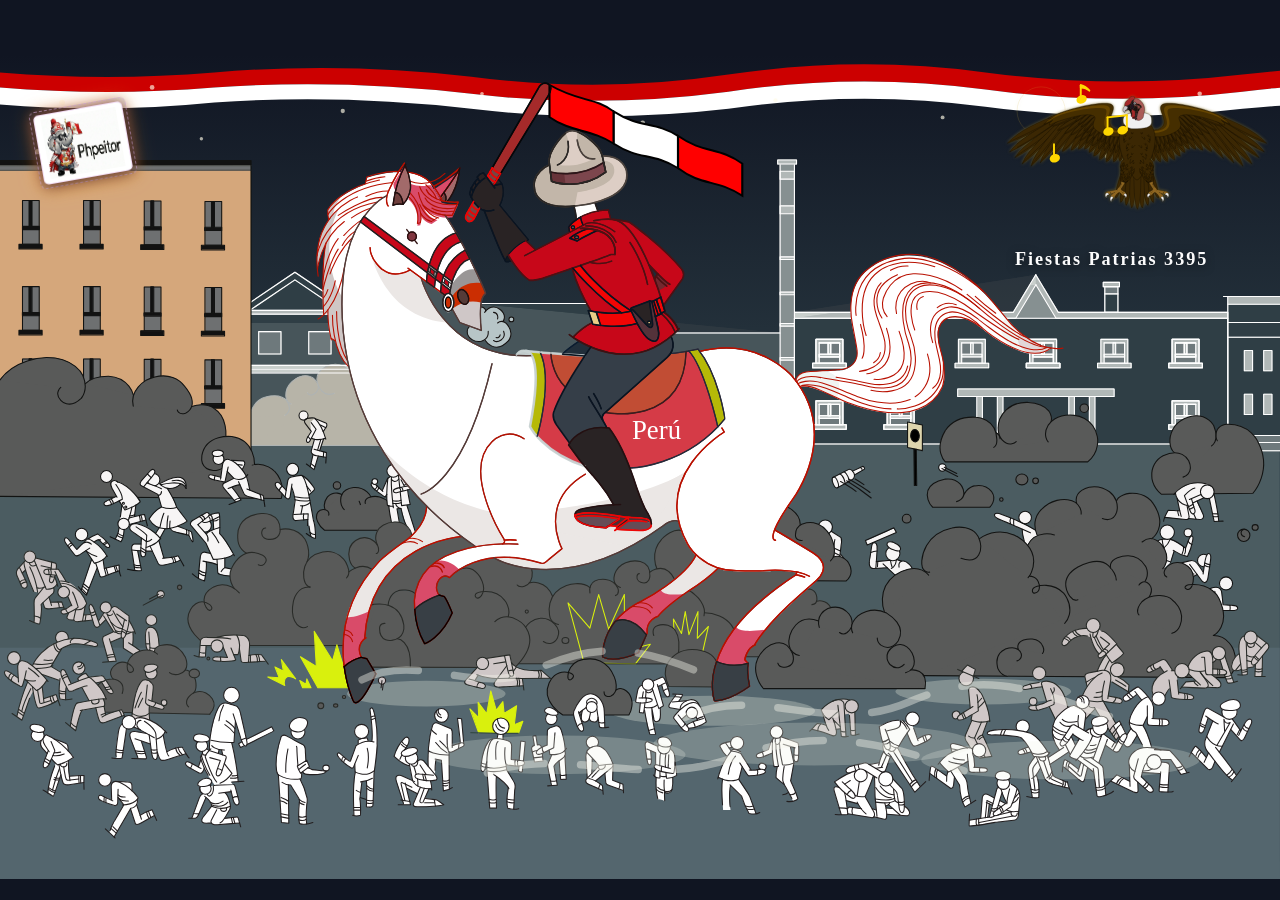
==== commit 6b96e984: "feat himno v1" ====
--- a/index.html
+++ b/index.html
@@ -8,9 +8,9 @@
 	<meta property="og:description" content="Celebración de la Independencia del Perú" />
 	<meta property="og:type" content="website" />
 	<meta property="og:image" content="./resources/logo.png?v1.71" />
-	<link href="./css/style.css?v1.71" rel="stylesheet" type="text/css" />
+	<link href="./css/style.css?v1.72" rel="stylesheet" type="text/css" />
 	<link rel="icon" href="data:image/svg+xml,<svg xmlns='http://www.w3.org/2000/svg' viewBox='0 0 100 100'><text y='.9em' font-size='75'>🎌</text></svg>" />
-	<link rel="manifest" href="./manifest.json?v1.71" />
+	<link rel="manifest" href="./manifest.json?v1.72" />
 	<meta name="theme-color" content="#D91023" />
 	<title>Fiestas Patrias Perú</title>
 </head>
@@ -24,6 +24,6 @@
 	<div id="fusion-app" aria-label="Escena interactiva de Fiestas Patrias" role="img">
 		<div class="loading-indicator" aria-live="polite">Cargando...</div>
 	</div>
-	<script src="./js/script.js?v1.71"></script>
+	<script src="./js/script.js?v1.72"></script>
 </body>
 </html>
--- a/css/style.css
+++ b/css/style.css
@@ -1203,7 +1203,9 @@
 
 #andean-condor {
   filter: drop-shadow(0 0 6px rgba(212, 175, 55, 0.5)) drop-shadow(0 2px 4px rgba(0,0,0,0.4));
-  animation: condorSoar 8s ease-in-out infinite alternate;
+  transform-box: fill-box;
+  transform-origin: center;
+  animation: condorSoar 7s ease-in-out infinite alternate, condorDrift 2.4s ease-in-out infinite;
   pointer-events: none;
 }
 
@@ -1279,12 +1281,51 @@
   fill: #ffd700;
 }
 
+#national-hymn-toggle {
+  cursor: pointer;
+  filter: drop-shadow(0 6px 14px rgba(0, 0, 0, 0.35));
+  transform-box: fill-box;
+  transform-origin: center;
+  animation: hymnIdle 4.8s ease-in-out infinite;
+}
+
+#national-hymn-toggle .hymn-hitarea {
+  cursor: pointer;
+}
+
+#national-hymn-toggle image {
+  pointer-events: none;
+}
+
+#national-hymn-toggle.is-playing {
+  filter: drop-shadow(0 8px 18px rgba(212, 175, 55, 0.45)) drop-shadow(0 0 14px rgba(255, 215, 0, 0.25));
+  animation: hymnPlaying 1.5s ease-in-out infinite;
+}
+
 
 @keyframes condorSoar {
-  0% { transform: translate(0, 0) rotate(-1deg); }
-  30% { transform: translate(15px, -8px) rotate(0.5deg); }
-  60% { transform: translate(-10px, -4px) rotate(-0.5deg); }
-  100% { transform: translate(8px, -12px) rotate(1deg); }
+  0% { transform: translate(0, 0) rotate(-2deg) scale(1); }
+  25% { transform: translate(14px, -10px) rotate(0.5deg) scale(1.02); }
+  55% { transform: translate(-12px, -6px) rotate(-1deg) scale(0.99); }
+  100% { transform: translate(10px, -16px) rotate(2deg) scale(1.03); }
+}
+
+@keyframes condorDrift {
+  0% { filter: drop-shadow(0 0 6px rgba(212, 175, 55, 0.5)) drop-shadow(0 2px 4px rgba(0,0,0,0.4)); }
+  50% { filter: drop-shadow(0 0 10px rgba(212, 175, 55, 0.65)) drop-shadow(0 4px 8px rgba(0,0,0,0.35)); }
+  100% { filter: drop-shadow(0 0 6px rgba(212, 175, 55, 0.5)) drop-shadow(0 2px 4px rgba(0,0,0,0.4)); }
+}
+
+@keyframes hymnIdle {
+  0% { transform: translateY(0) scale(1); }
+  50% { transform: translateY(-3px) scale(1.01); }
+  100% { transform: translateY(0) scale(1); }
+}
+
+@keyframes hymnPlaying {
+  0% { transform: translateY(0) scale(1); }
+  50% { transform: translateY(-5px) scale(1.04); }
+  100% { transform: translateY(0) scale(1); }
 }
 
 @media (prefers-reduced-motion: reduce) {
@@ -1292,7 +1333,8 @@
   .cannon-smoke, .haze, .haze-wisp,
   #held-flag path, #horse-tail, #horse-mane,
   #mouth-smoke, .mouth-smoke-line, .mouth-smoke-puff,
-  #andean-condor, #condor-halo, #musical-notes .note-body {
+  #andean-condor, #condor-halo, #musical-notes .note-body,
+  #national-hymn-toggle {
     animation: none !important;
   }
   
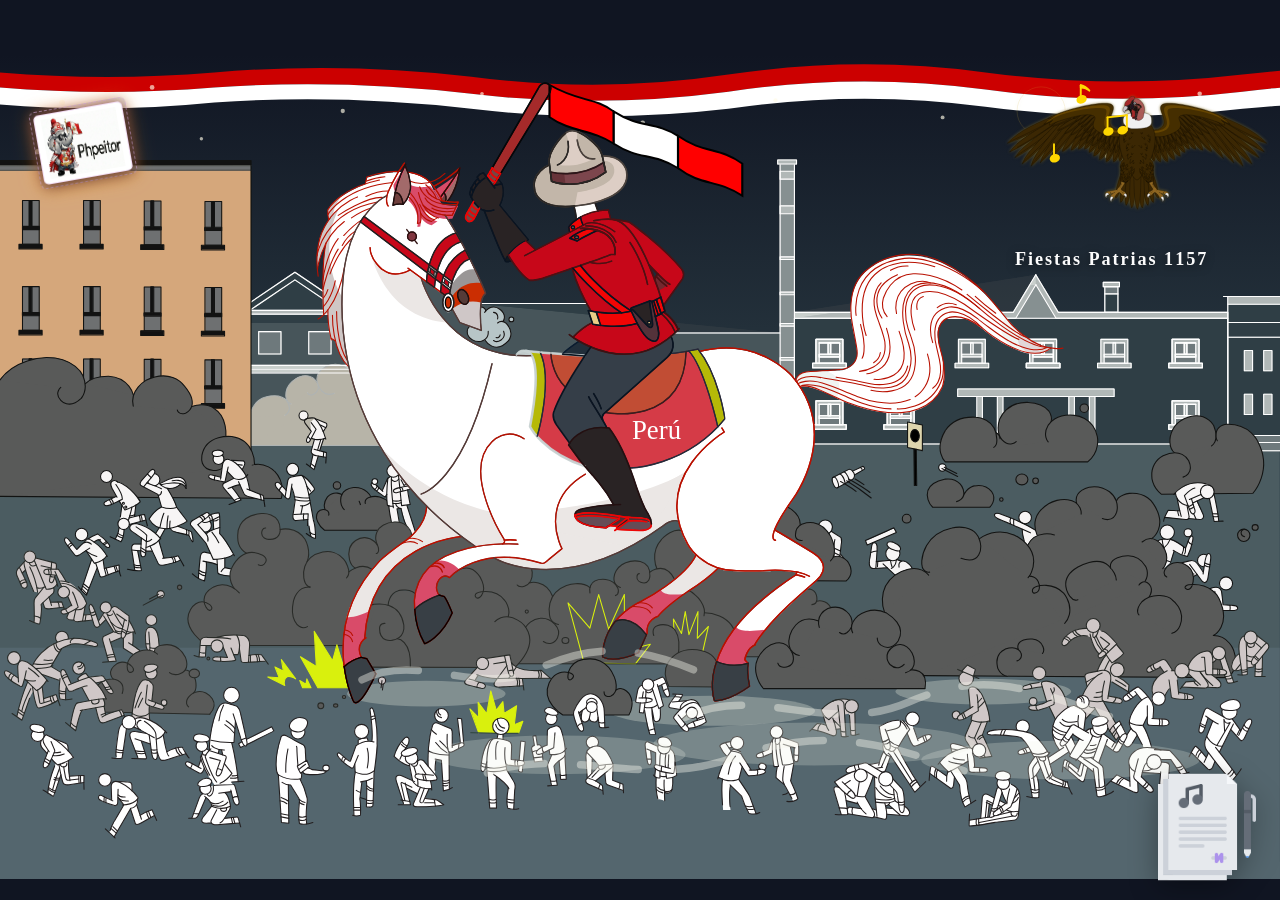
==== commit 0467fcf0: "feat himno v2" ====
--- a/index.html
+++ b/index.html
@@ -24,6 +24,10 @@
 	<div id="fusion-app" aria-label="Escena interactiva de Fiestas Patrias" role="img">
 		<div class="loading-indicator" aria-live="polite">Cargando...</div>
 	</div>
+
+	<button id="national-hymn-toggle" class="hymn-control" type="button" aria-label="Reproducir o detener el himno">
+		<img id="himno-toggle-image" src="./resources/himno_00.png?v1.72" alt="Himno nacional" width="110" height="110" />
+	</button>
 	<script src="./js/script.js?v1.72"></script>
 </body>
 </html>
--- a/css/style.css
+++ b/css/style.css
@@ -1282,18 +1282,25 @@
 }
 
 #national-hymn-toggle {
+  position: fixed;
+  right: 18px;
+  bottom: 18px;
+  width: 110px;
+  height: 110px;
+  padding: 0;
+  border: 0;
+  background: transparent;
+  z-index: 1200;
   cursor: pointer;
   filter: drop-shadow(0 6px 14px rgba(0, 0, 0, 0.35));
-  transform-box: fill-box;
-  transform-origin: center;
   animation: hymnIdle 4.8s ease-in-out infinite;
 }
 
-#national-hymn-toggle .hymn-hitarea {
-  cursor: pointer;
-}
-
-#national-hymn-toggle image {
+#national-hymn-toggle img {
+  display: block;
+  width: 100%;
+  height: 100%;
+  object-fit: contain;
   pointer-events: none;
 }
 
@@ -1343,6 +1350,15 @@
   }
 }
 
+@media (max-width: 480px) {
+  #national-hymn-toggle {
+    right: 10px;
+    bottom: 10px;
+    width: 88px;
+    height: 88px;
+  }
+}
+
 /* small phones */
 @media (max-width: 480px) {
   .logo {
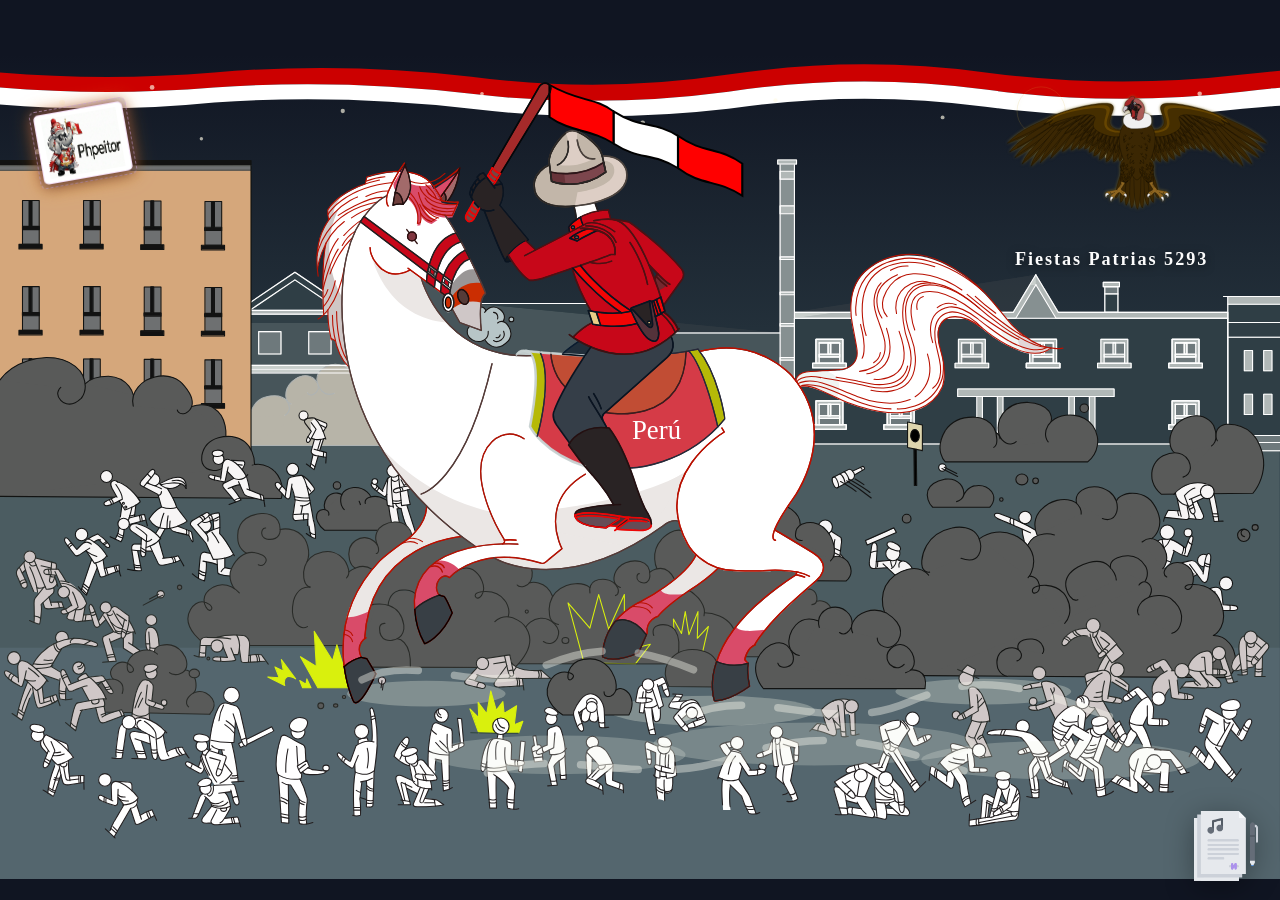
==== commit 85398cc8: "feat himno v4" ====
--- a/index.html
+++ b/index.html
@@ -26,8 +26,14 @@
 	</div>
 
 	<button id="national-hymn-toggle" class="hymn-control" type="button" aria-label="Reproducir o detener el himno">
-		<img id="himno-toggle-image" src="./resources/himno_00.png?v1.72" alt="Himno nacional" width="110" height="110" />
+		<img id="himno-toggle-image" src="./resources/himno_00.png?v1.72" alt="Himno nacional" width="40" height="40" />
 	</button>
+
+	<div id="musical-notes" aria-hidden="true">
+		<span class="note note--one">♪</span>
+		<span class="note note--two">♫</span>
+		<span class="note note--three">♪</span>
+	</div>
 	<script src="./js/script.js?v1.72"></script>
 </body>
 </html>
--- a/css/style.css
+++ b/css/style.css
@@ -1222,71 +1222,71 @@
 }
 
 #musical-notes {
-  cursor: pointer;
+  position: fixed;
+  right: 84px;
+  bottom: 20px;
+  display: flex;
+  align-items: flex-end;
+  gap: 6px;
+  z-index: 1199;
+  cursor: default;
   transition: opacity 0.6s;
-}
-
-#musical-notes .notes-hitarea {
-  cursor: pointer;
-}
-
-#musical-notes .note-body {
-  transform-origin: center;
-  animation: noteFloat 6s ease-in-out infinite;
-}
-
-#musical-notes .note--one .note-body {
-  animation-delay: 0s;
-}
-
-#musical-notes .note--two .note-body {
-  animation-delay: 2s;
-}
-
-#musical-notes .note--three .note-body {
-  animation-delay: 4s;
-}
-
-#musical-notes.is-playing .note-body {
-  animation: noteMelody 8s ease-in-out infinite;
-}
-
-#musical-notes.is-playing .note--one .note-body {
-  animation-delay: 0s;
-}
-
-#musical-notes.is-playing .note--two .note-body {
-  animation-delay: 1s;
-}
-
-#musical-notes.is-playing .note--three .note-body {
-  animation-delay: 2s;
-}
-
-#musical-notes ellipse,
-#musical-notes line,
-#musical-notes path {
-  fill: none;
-  stroke: #ffd700;
-  stroke-width: 1.8;
-  stroke-linecap: round;
-  stroke-linejoin: round;
-}
-
-#musical-notes ellipse {
-  fill: #ffd700;
-}
-
-#musical-notes path {
-  fill: #ffd700;
+  opacity: 0;
+  pointer-events: none;
+}
+
+#musical-notes.is-playing {
+  opacity: 1;
+  pointer-events: auto;
+}
+
+#musical-notes .note {
+  display: inline-block;
+  color: #ffd966;
+  font-family: 'Cinzel', 'Georgia', serif;
+  font-size: 30px;
+  line-height: 1;
+  text-shadow: 0 0 8px rgba(255, 217, 102, 0.45), 0 1px 3px rgba(0, 0, 0, 0.5);
+  transform-origin: center bottom;
+  opacity: 0;
+}
+
+#musical-notes.is-playing .note {
+  opacity: 1;
+}
+
+#musical-notes .note--one {
+  animation: noteFloat 1.8s ease-in-out infinite;
+}
+
+#musical-notes .note--two {
+  margin-bottom: 8px;
+  animation: noteFloat 2.1s ease-in-out infinite 0.25s;
+}
+
+#musical-notes .note--three {
+  margin-bottom: 16px;
+  animation: noteFloat 2.4s ease-in-out infinite 0.5s;
+}
+
+#musical-notes.is-playing .note--one {
+  animation: noteMelody 1.8s ease-in-out infinite;
+}
+
+#musical-notes.is-playing .note--two {
+  animation: noteMelody 2.1s ease-in-out infinite 0.25s;
+}
+
+#musical-notes.is-playing .note--three {
+  animation: noteMelody 2.4s ease-in-out infinite 0.5s;
 }
 
 #national-hymn-toggle {
   position: fixed;
   right: 18px;
   bottom: 18px;
-  width: 110px;
-  height: 110px;
+  width: 72px;
+  height: 72px;
   padding: 0;
   border: 0;
   background: transparent;
@@ -1351,11 +1351,21 @@
 }
 
 @media (max-width: 480px) {
+  #musical-notes {
+    right: 70px;
+    bottom: 14px;
+    gap: 4px;
+  }
+
+  #musical-notes .note {
+    font-size: 22px;
+  }
+
   #national-hymn-toggle {
     right: 10px;
     bottom: 10px;
-    width: 88px;
-    height: 88px;
+    width: 58px;
+    height: 58px;
   }
 }
 
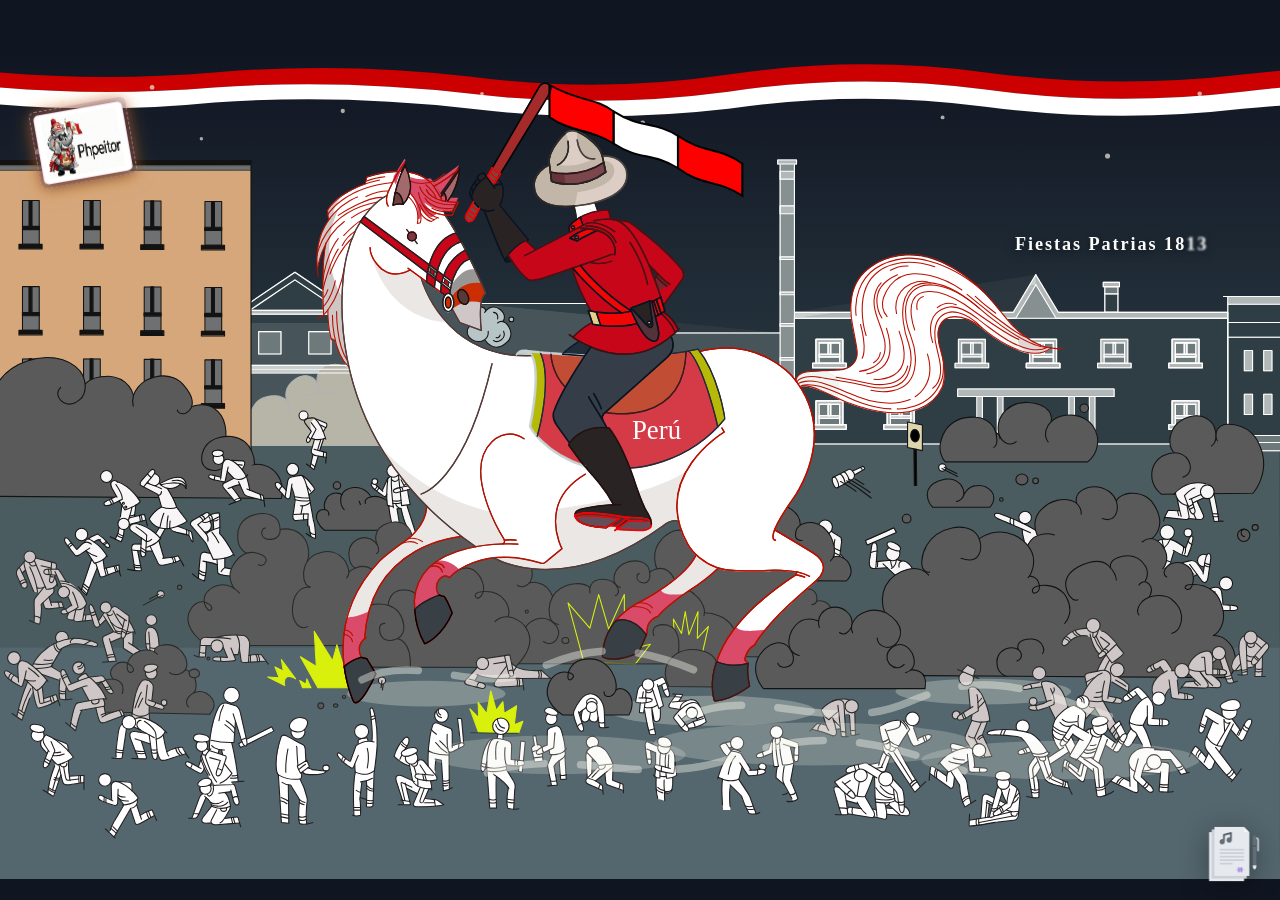
==== commit 4c407007: "fix remove manifest" ====
--- a/index.html
+++ b/index.html
@@ -10,7 +10,6 @@
 	<meta property="og:image" content="./resources/logo.png?v1.71" />
 	<link href="./css/style.css?v1.72" rel="stylesheet" type="text/css" />
 	<link rel="icon" href="data:image/svg+xml,<svg xmlns='http://www.w3.org/2000/svg' viewBox='0 0 100 100'><text y='.9em' font-size='75'>🎌</text></svg>" />
-	<link rel="manifest" href="./manifest.json?v1.72" />
 	<meta name="theme-color" content="#D91023" />
 	<title>Fiestas Patrias Perú</title>
 </head>
--- a/css/style.css
+++ b/css/style.css
@@ -1201,30 +1201,10 @@
   fill: #ffffff;
 }
 
-#andean-condor {
-  filter: drop-shadow(0 0 6px rgba(212, 175, 55, 0.5)) drop-shadow(0 2px 4px rgba(0,0,0,0.4));
-  transform-box: fill-box;
-  transform-origin: center;
-  animation: condorSoar 7s ease-in-out infinite alternate, condorDrift 2.4s ease-in-out infinite;
-  pointer-events: none;
-}
-
-#condor-halo {
-  stroke: rgba(212, 175, 55, 0.3);
-  stroke-width: 2;
-  filter: drop-shadow(0 0 10px rgba(212, 175, 55, 0.4)) drop-shadow(0 0 30px rgba(212, 175, 55, 0.15));
-  animation: haloPulse 3s ease-in-out infinite alternate;
-}
-
-@keyframes haloPulse {
-  0% { stroke-opacity: 0.2; stroke-width: 1.5; filter: drop-shadow(0 0 6px rgba(212, 175, 55, 0.2)) drop-shadow(0 0 20px rgba(212, 175, 55, 0.08)); }
-  100% { stroke-opacity: 0.6; stroke-width: 2.5; filter: drop-shadow(0 0 14px rgba(212, 175, 55, 0.5)) drop-shadow(0 0 40px rgba(212, 175, 55, 0.2)); }
-}
-
 #musical-notes {
   position: fixed;
-  right: 84px;
-  bottom: 20px;
+  right: 76px;
+  bottom: 100px;
   display: flex;
   align-items: flex-end;
   gap: 6px;
@@ -1244,7 +1224,7 @@
   display: inline-block;
   color: #ffd966;
   font-family: 'Cinzel', 'Georgia', serif;
-  font-size: 30px;
+  font-size: 26px;
   line-height: 1;
   text-shadow: 0 0 8px rgba(255, 217, 102, 0.45), 0 1px 3px rgba(0, 0, 0, 0.5);
   transform-origin: center bottom;
@@ -1285,8 +1265,8 @@
   position: fixed;
   right: 18px;
   bottom: 18px;
-  width: 72px;
-  height: 72px;
+  width: 56px;
+  height: 56px;
   padding: 0;
   border: 0;
   background: transparent;
@@ -1310,19 +1290,6 @@
 }
 
 
-@keyframes condorSoar {
-  0% { transform: translate(0, 0) rotate(-2deg) scale(1); }
-  25% { transform: translate(14px, -10px) rotate(0.5deg) scale(1.02); }
-  55% { transform: translate(-12px, -6px) rotate(-1deg) scale(0.99); }
-  100% { transform: translate(10px, -16px) rotate(2deg) scale(1.03); }
-}
-
-@keyframes condorDrift {
-  0% { filter: drop-shadow(0 0 6px rgba(212, 175, 55, 0.5)) drop-shadow(0 2px 4px rgba(0,0,0,0.4)); }
-  50% { filter: drop-shadow(0 0 10px rgba(212, 175, 55, 0.65)) drop-shadow(0 4px 8px rgba(0,0,0,0.35)); }
-  100% { filter: drop-shadow(0 0 6px rgba(212, 175, 55, 0.5)) drop-shadow(0 2px 4px rgba(0,0,0,0.4)); }
-}
-
 @keyframes hymnIdle {
   0% { transform: translateY(0) scale(1); }
   50% { transform: translateY(-3px) scale(1.01); }
@@ -1340,7 +1307,7 @@
   .cannon-smoke, .haze, .haze-wisp,
   #held-flag path, #horse-tail, #horse-mane,
   #mouth-smoke, .mouth-smoke-line, .mouth-smoke-puff,
-  #andean-condor, #condor-halo, #musical-notes .note-body,
+  #musical-notes .note-body,
   #national-hymn-toggle {
     animation: none !important;
   }
@@ -1352,41 +1319,41 @@
 
 @media (max-width: 480px) {
   #musical-notes {
-    right: 70px;
-    bottom: 14px;
+    right: 54px;
+    bottom: 78px;
     gap: 4px;
   }
 
   #musical-notes .note {
-    font-size: 22px;
+    font-size: 18px;
   }
 
   #national-hymn-toggle {
     right: 10px;
     bottom: 10px;
-    width: 58px;
-    height: 58px;
+    width: 46px;
+    height: 46px;
   }
 }
 
 /* small phones */
 @media (max-width: 480px) {
   .logo {
-    width: 65px;
-    top: 8px;
-    left: 8px;
+    width: 52px;
+    top: 6px;
+    left: 6px;
   }
 
   .box {
-    padding: 3px 4px;
+    padding: 2px 3px;
     border-radius: 3px;
   }
 
   .logo:before {
-    top: -3px;
-    bottom: -3px;
-    left: -3px;
-    right: -3px;
+    top: -2px;
+    bottom: -2px;
+    left: -2px;
+    right: -2px;
   }
 
   #patriotic-title {
